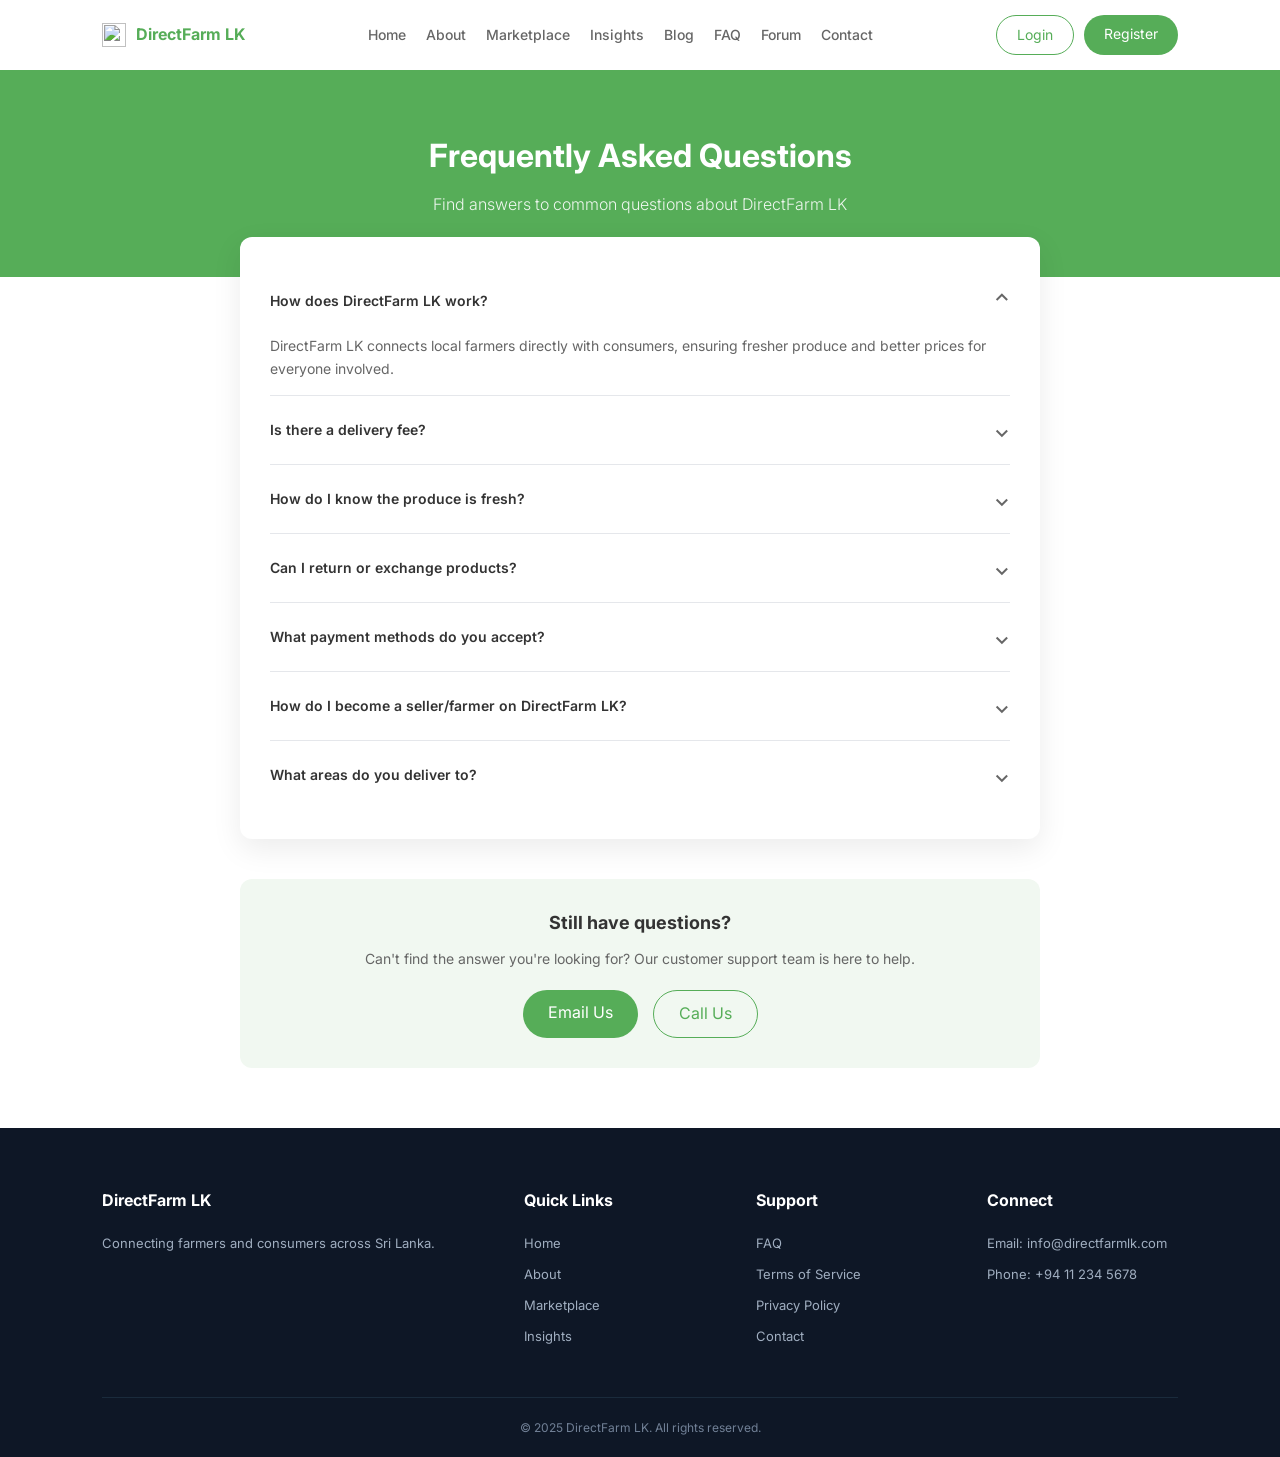
==== FAQ.html @ f8e4c8d5 "Create FAQ.html" ====
<!DOCTYPE html>
<html lang="en">
<head>
    <meta charset="UTF-8">
    <meta name="viewport" content="width=device-width, initial-scale=1.0">
    <title>FAQ | DirectFarm LK</title>
    <link href="https://fonts.googleapis.com/css2?family=Inter:wght@300;400;500;600;700&display=swap" rel="stylesheet">
    <style>
        /* --- Root Variables & Reset --- */
        :root {
            --primary-green: #56ad58;
            --dark-blue: #0e1726;
            --light-bg: #F9FAFB;
            --text-main: #333333;
            --text-muted: #666666;
            --white: #ffffff;
            --border-color: #E5E7EB;
        }

        * {
            margin: 0;
            padding: 0;
            box-sizing: border-box;
            font-family: 'Inter', sans-serif;
        }

        body {
            background-color: var(--white);
            color: var(--text-main);
            line-height: 1.6;
        }

        /* --- Navbar --- */
        nav {
            display: flex;
            justify-content: space-between;
            align-items: center;
            padding: 15px 8%;
            background: var(--white);
            box-shadow: 0 2px 10px rgba(0,0,0,0.05);
        }

        .logo {
            display: flex;
            align-items: center;
            font-weight: 700;
            color: var(--primary-green);
            gap: 10px;
        }

        .nav-links {
            display: flex;
            list-style: none;
            gap: 20px;
        }

        .nav-links a {
            text-decoration: none;
            color: var(--text-muted);
            font-size: 14px;
            font-weight: 500;
        }

        .auth-buttons {
            display: flex;
            gap: 10px;
        }

        .btn-login {
            padding: 8px 20px;
            border: 1px solid var(--primary-green);
            color: var(--primary-green);
            border-radius: 20px;
            text-decoration: none;
            font-size: 14px;
        }

        .btn-register {
            padding: 8px 20px;
            background: var(--primary-green);
            color: white;
            border-radius: 20px;
            text-decoration: none;
            font-size: 14px;
        }

        /* --- Hero Section --- */
        .hero {
            background-color: var(--primary-green);
            color: white;
            text-align: center;
            padding: 60px 20px;
        }

        .hero h1 {
            font-size: 32px;
            margin-bottom: 10px;
        }

        .hero p {
            opacity: 0.9;
            font-weight: 300;
        }

        /* --- FAQ Content --- */
        .faq-container {
            max-width: 800px;
            margin: -40px auto 40px;
            background: var(--white);
            padding: 30px;
            border-radius: 12px;
            box-shadow: 0 10px 30px rgba(0,0,0,0.08);
        }

        .faq-item {
            border-bottom: 1px solid var(--border-color);
        }

        .faq-item:last-child {
            border-bottom: none;
        }

        summary {
            display: flex;
            justify-content: space-between;
            align-items: center;
            padding: 18px 0;
            cursor: pointer;
            font-weight: 600;
            font-size: 14px;
            list-style: none;
        }

        summary::after {
            content: '⌄';
            font-size: 20px;
            color: var(--text-muted);
        }

        details[open] summary::after {
            content: '⌃';
        }

        .faq-answer {
            padding-bottom: 15px;
            color: var(--text-muted);
            font-size: 14px;
        }

        /* --- Support CTA --- */
        .support-cta {
            background-color: #F1F8F1;
            max-width: 800px;
            margin: 0 auto 60px;
            padding: 30px;
            text-align: center;
            border-radius: 12px;
        }

        .support-cta h3 { margin-bottom: 10px; font-size: 18px; }
        .support-cta p { color: var(--text-muted); font-size: 14px; margin-bottom: 20px; }

        .cta-btns {
            display: flex;
            justify-content: center;
            gap: 15px;
        }

        .btn-email {
            background: var(--primary-green);
            color: white;
            padding: 10px 25px;
            border-radius: 25px;
            text-decoration: none;
        }

        .btn-call {
            border: 1px solid var(--primary-green);
            color: var(--primary-green);
            padding: 10px 25px;
            border-radius: 25px;
            text-decoration: none;
        }

        /* --- Footer --- */
        footer {
            background: var(--dark-blue);
            color: white;
            padding: 60px 8% 20px;
        }

        .footer-grid {
            display: grid;
            grid-template-columns: 2fr 1fr 1fr 1fr;
            gap: 40px;
            margin-bottom: 40px;
        }

        .footer-col h4 {
            margin-bottom: 20px;
            font-size: 16px;
        }

        .footer-col p, .footer-col li {
            font-size: 13px;
            color: #A0AEC0;
            margin-bottom: 10px;
            list-style: none;
        }

        .footer-bottom {
            border-top: 1px solid #1A2B3C;
            padding-top: 20px;
            text-align: center;
            font-size: 12px;
            color: #718096;
        }

        /* Responsive Styles */
        @media (max-width: 768px) {
            .nav-links, .auth-buttons { display: none; }
            .footer-grid { grid-template-columns: 1fr 1fr; }
        }
    </style>
</head>
<body>

    <nav>
        <div class="logo">
            <img src="C:\Users\thilo\Downloads\Mini project Grp10\DirectFarm logo.png" width="24" height="24">
            DirectFarm LK
        </div>
        <ul class="nav-links">
            <li><a href="#">Home</a></li>
            <li><a href="#">About</a></li>
            <li><a href="#">Marketplace</a></li>
            <li><a href="#">Insights</a></li>
            <li><a href="#">Blog</a></li>
            <li><a href="#">FAQ</a></li>
            <li><a href="#">Forum</a></li>
            <li><a href="#">Contact</a></li>
        </ul>
        <div class="auth-buttons">
            <a href="#" class="btn-login">Login</a>
            <a href="#" class="btn-register">Register</a>
        </div>
    </nav>

    <section class="hero">
        <h1>Frequently Asked Questions</h1>
        <p>Find answers to common questions about DirectFarm LK</p>
    </section>

    <div class="faq-container">
        <details class="faq-item" open>
            <summary>How does DirectFarm LK work?</summary>
            <div class="faq-answer">DirectFarm LK connects local farmers directly with consumers, ensuring fresher produce and better prices for everyone involved.</div>
        </details>

        <details class="faq-item">
            <summary>Is there a delivery fee?</summary>
            <div class="faq-answer">Delivery fees vary based on your location and the specific farmer's settings. You can see the fee at checkout.</div>
        </details>

        <details class="faq-item">
            <summary>How do I know the produce is fresh?</summary>
            <div class="faq-answer">We prioritize same-day harvesting and direct delivery from farm to table.</div>
        </details>

        <details class="faq-item">
            <summary>Can I return or exchange products?</summary>
            <div class="faq-answer">Yes, we have a 24-hour return policy for quality-related issues.</div>
        </details>

        <details class="faq-item">
            <summary>What payment methods do you accept?</summary>
            <div class="faq-answer">We accept credit/debit cards, bank transfers, and cash on delivery.</div>
        </details>

        <details class="faq-item">
            <summary>How do I become a seller/farmer on DirectFarm LK?</summary>
            <div class="faq-answer">Click on the 'Register' button and select 'Farmer' to start your onboarding process.</div>
        </details>
        
        <details class="faq-item">
            <summary>What areas do you deliver to?</summary>
            <div class="faq-answer">Currently, we cover the Western and Central provinces, with plans to expand nationwide.</div>
        </details>
    </div>

    <section class="support-cta">
        <h3>Still have questions?</h3>
        <p>Can't find the answer you're looking for? Our customer support team is here to help.</p>
        <div class="cta-btns">
            <a href="mailto:info@directfarmlk.com" class="btn-email">Email Us</a>
            <a href="tel:+94112345678" class="btn-call">Call Us</a>
        </div>
    </section>

    <footer>
        <div class="footer-grid">
            <div class="footer-col">
                <h4>DirectFarm LK</h4>
                <p>Connecting farmers and consumers across Sri Lanka.</p>
            </div>
            <div class="footer-col">
                <h4>Quick Links</h4>
                <li>Home</li>
                <li>About</li>
                <li>Marketplace</li>
                <li>Insights</li>
            </div>
            <div class="footer-col">
                <h4>Support</h4>
                <li>FAQ</li>
                <li>Terms of Service</li>
                <li>Privacy Policy</li>
                <li>Contact</li>
            </div>
            <div class="footer-col">
                <h4>Connect</h4>
                <p>Email: info@directfarmlk.com</p>
                <p>Phone: +94 11 234 5678</p>
            </div>
        </div>
        <div class="footer-bottom">
            &copy; 2025 DirectFarm LK. All rights reserved.
        </div>
    </footer>

</body>
</html>
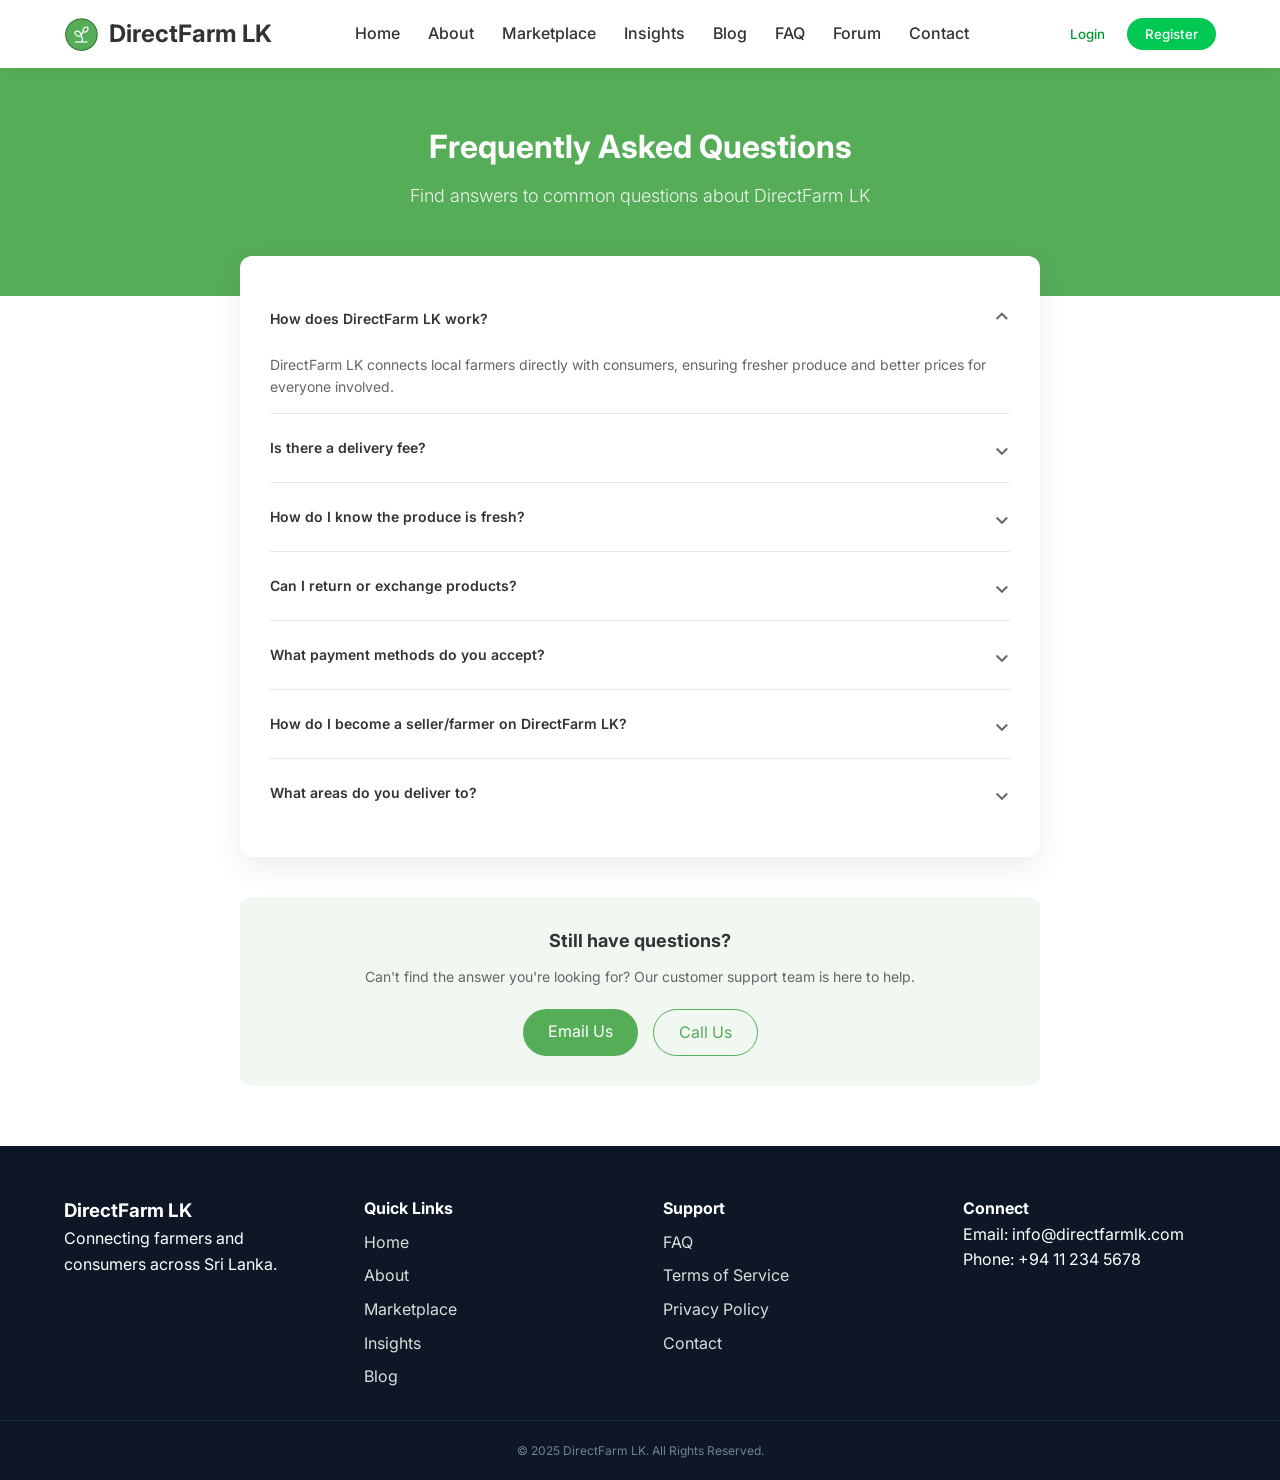
==== commit 3938a6a5: "Updated homepage and faq I have updated homepage and faq page using only html and css. js part is no" ====
--- a/FAQ.html
+++ b/FAQ.html
@@ -4,6 +4,7 @@
     <meta charset="UTF-8">
     <meta name="viewport" content="width=device-width, initial-scale=1.0">
     <title>FAQ | DirectFarm LK</title>
+    <link rel="stylesheet" href="style.css" />
     <link href="https://fonts.googleapis.com/css2?family=Inter:wght@300;400;500;600;700&display=swap" rel="stylesheet">
     <style>
         /* --- Root Variables & Reset --- */
@@ -31,7 +32,7 @@
         }
 
         /* --- Navbar --- */
-        nav {
+        /*nav {
             display: flex;
             justify-content: space-between;
             align-items: center;
@@ -82,7 +83,7 @@
             border-radius: 20px;
             text-decoration: none;
             font-size: 14px;
-        }
+        }*/
 
         /* --- Hero Section --- */
         .hero {
@@ -225,26 +226,31 @@
 </head>
 <body>
 
-    <nav>
+   <!-- NAVBAR -->
+<header class="navbar">
+    <div class="container nav-content">
         <div class="logo">
-            <img src="C:\Users\thilo\Downloads\Mini project Grp10\DirectFarm logo.png" width="24" height="24">
-            DirectFarm LK
-        </div>
-        <ul class="nav-links">
-            <li><a href="#">Home</a></li>
-            <li><a href="#">About</a></li>
-            <li><a href="#">Marketplace</a></li>
-            <li><a href="#">Insights</a></li>
-            <li><a href="#">Blog</a></li>
-            <li><a href="#">FAQ</a></li>
-            <li><a href="#">Forum</a></li>
-            <li><a href="#">Contact</a></li>
-        </ul>
-        <div class="auth-buttons">
-            <a href="#" class="btn-login">Login</a>
-            <a href="#" class="btn-register">Register</a>
-        </div>
-    </nav>
+            <img src="Img/DirectFarm logo.png" alt="logo">
+            <h2>DirectFarm LK</h2>
+        </div>
+
+        <nav>
+            <a href="index.html">Home</a>
+            <a href="about.html">About</a>
+            <a href="marketplace.html">Marketplace</a>
+            <a href="insights.html">Insights</a>
+            <a href="blog.html">Blog</a>
+            <a href="faq.html">FAQ</a>
+            <a href="forum.html">Forum</a>
+            <a href="contact.html">Contact</a>
+        </nav>
+
+        <div class="nav-buttons">
+            <button class="login-btn">Login</button>
+            <button class="register-btn">Register</button>
+        </div>
+    </div>
+</header>
 
     <section class="hero">
         <h1>Frequently Asked Questions</h1>
@@ -297,36 +303,42 @@
         </div>
     </section>
 
-    <footer>
-        <div class="footer-grid">
-            <div class="footer-col">
-                <h4>DirectFarm LK</h4>
-                <p>Connecting farmers and consumers across Sri Lanka.</p>
-            </div>
-            <div class="footer-col">
-                <h4>Quick Links</h4>
-                <li>Home</li>
-                <li>About</li>
-                <li>Marketplace</li>
-                <li>Insights</li>
-            </div>
-            <div class="footer-col">
-                <h4>Support</h4>
-                <li>FAQ</li>
-                <li>Terms of Service</li>
-                <li>Privacy Policy</li>
-                <li>Contact</li>
-            </div>
-            <div class="footer-col">
-                <h4>Connect</h4>
-                <p>Email: info@directfarmlk.com</p>
-                <p>Phone: +94 11 234 5678</p>
-            </div>
-        </div>
-        <div class="footer-bottom">
-            &copy; 2025 DirectFarm LK. All rights reserved.
-        </div>
-    </footer>
+    <!-- FOOTER -->
+<footer class="footer">
+    <div class="footer-container">
+
+        <div class="footer-section">
+            <h3>DirectFarm LK</h3>
+            <p>Connecting farmers and consumers across Sri Lanka.</p>
+        </div>
+
+        <div class="footer-section">
+            <h4>Quick Links</h4>
+            <a href="home.html">Home</a>
+            <a href="about.html">About</a>
+            <a href="marketplace.html">Marketplace</a>
+            <a href="insights.html">Insights</a>
+            <a href="blog.html">Blog</a>
+        </div>
+
+        <div class="footer-section">
+            <h4>Support</h4>
+            <a href="faq.html">FAQ</a>
+            <a href="terms.html">Terms of Service</a>
+            <a href="privacy.html">Privacy Policy</a>
+            <a href="contact.html">Contact</a>
+        </div>
+
+        <div class="footer-section">
+            <h4>Connect</h4>
+            <p>Email: info@directfarmlk.com</p>
+            <p>Phone: +94 11 234 5678</p>
+        </div>
+
+    </div>
+
+    <p class="footer-bottom">© 2025 DirectFarm LK. All Rights Reserved.</p>
+</footer>
 
 </body>
 </html>
--- a/style.css
+++ b/style.css
@@ -0,0 +1,836 @@
+/* General */
+* {
+    margin: 0;
+    padding: 0;
+    box-sizing: border-box;
+    font-family: "Poppins", sans-serif;
+}
+
+body {
+    background: #f5f5f5;
+    color: #333;
+}
+
+.container {
+    width: 90%;
+    margin: auto;
+}
+
+/* NAVBAR */
+.navbar {
+    background: #ffffff;
+    padding: 15px 0;
+    box-shadow: 0 2px 10px rgba(0, 0, 0, 0.05);
+    position: sticky;
+    top: 0;
+    z-index: 1000;
+}
+
+.nav-content {
+    display: flex;
+    justify-content: space-between;
+    align-items: center;
+}
+
+.logo {
+    display: flex;
+    align-items: center;
+    gap: 10px;
+}
+
+.logo img {
+    width: 35px;
+}
+
+nav a {
+    margin: 0 12px;
+    text-decoration: none;
+    color: #333;
+    font-weight: 500;
+}
+
+nav a:hover {
+    color: #009933;
+}
+
+.nav-buttons button {
+    padding: 8px 18px;
+    border-radius: 20px;
+    cursor: pointer;
+    border: none;
+    font-weight: 500;
+}
+
+.login-btn {
+    background: transparent;
+    border: 1px solid #009933;
+    color: #009933;
+}
+
+.register-btn {
+    background: #00c853;
+    color: white;
+}
+
+/* HERO */
+.hero-faq {
+    height: 110vh;
+    background: url('Img/Home\ Main.png')
+        no-repeat center/cover;
+    display: flex;
+    align-items: center;
+    padding-left:5%;
+    
+}
+
+.hero-content {
+    max-width: 500px;
+    color: white;
+}
+
+.hero h1 {
+    font-size: 50px;
+    font-weight: 700;
+    line-height: 1.2;
+}
+
+.hero p {
+    font-size: 18px;
+    margin-top: 15px;
+    margin-bottom: 25px;
+}
+
+.hero-buttons button {
+    padding: 12px 22px;
+    border-radius: 25px;
+    border: none;
+    cursor: pointer;
+    font-size: 15px;
+    margin-right: 10px;
+}
+
+.consumer-btn {
+    background: #00c853;
+    color: white;
+}
+
+.farmer-btn {
+    background: #ffffff;
+}
+
+/* CATEGORY SECTION */
+.categories {
+    padding: 60px 0;
+    text-align: center;
+}
+
+.category-grid {
+    display: grid;
+    grid-template-columns: repeat(4, 1fr);
+    gap: 25px;
+    width: 90%;
+    margin: auto;
+}
+
+.category-card {
+    background: white;
+    border-radius: 12px;
+    overflow: hidden;
+    box-shadow: 0 3px 12px rgba(0, 0, 0, 0.08);
+     position: relative;
+     overflow: hidden;
+}
+
+.category-card img {
+    width: 100%;
+    height: 265px;
+    object-fit: cover;
+}
+
+    
+
+.card-content {
+    padding: 18px;
+    text-align: left;
+}
+
+/* FEATURES */
+.features {
+    display: flex;
+    justify-content: space-around;
+    padding: 60px 0;
+}
+
+.feature {
+    text-align: center;
+}
+
+.feature i {
+    font-size: 35px;
+    color: #00c853;
+    margin-bottom: 10px;
+}
+
+/* FOOTER */
+.footer {
+    background: #0e1726;
+    color: white;
+    padding: 50px 0 20px;
+}
+
+.footer-container {
+    width: 90%;
+    margin: auto;
+    display: flex;
+    justify-content: space-between;
+}
+
+.footer-section {
+    width: 22%;
+}
+
+.footer-section a {
+    display: block;
+    color: #dcdcdc;
+    text-decoration: none;
+    margin-top: 8px;
+}
+
+.footer-section a:hover {
+    color: #00c853;
+}
+
+.footer-bottom {
+    text-align: center;
+    margin-top: 30px;
+    color: #ccc;
+    font-size: 14px;
+}
+.about-container {
+    display: flex;
+    justify-content: center;
+    padding: 60px 0;
+}
+
+.about-card {
+    width: 60%;
+    background: white;
+    padding: 40px;
+    border-radius: 10px;
+    box-shadow: 0 4px 12px rgba(0,0,0,0.1);
+}
+
+.about-card h3 {
+    margin-bottom: 15px;
+}
+
+.about-card p {
+    margin-bottom: 15px;
+    color: #555;
+}
+
+.about-box-wrapper {
+    display: flex;
+    gap: 20px;
+    margin-top: 20px;
+}
+
+.about-box {
+    width: 50%;
+    padding: 20px;
+    border-radius: 10px;
+}
+
+.forfarmer-box {
+    background: #c3dfe2;
+}
+
+.consumer-box {
+    background: #FFF3E4;
+}
+/*marketplace*/
+.product-card {
+    background: white;
+    border-radius: 12px;
+    overflow: hidden;
+    width: 360px;
+    box-shadow: 0 4px 15px rgba(0,0,0,0.1);
+    transition: 0.2s;
+}
+
+.product-card:hover {
+    transform: translateY(-5px);
+}
+
+.prod-img {
+    width: 100%;
+    height: 170px;
+    object-fit: cover;
+}
+
+.prod-info {
+    padding: 15px;
+}
+
+.prod-info h3 {
+    font-size: 18px;
+    margin-bottom: 6px;
+    color: #333;
+}
+
+.farmer,
+.location {
+    font-size: 14px;
+    color: #666;
+    margin-bottom: 3px;
+}
+
+/* Yellow price box */
+.price-tag {
+    background: #f9a814;
+    padding: 6px 12px;
+    border-radius: 40px;
+    display: inline-block;
+    margin-top: 5px;
+    font-weight: bold;
+    color:white;
+    align-content: center;
+}
+
+/* View Details button */
+.details-btn {
+    display: block;
+    text-align: center;
+    background:  #56ad58;
+    color: white;
+    margin-top: 15px;
+    padding: 10px 0;
+    border-radius: 40px;
+    text-decoration: none;
+    font-size: 15px;
+    transition: 0.2s;
+}
+
+.details-btn:hover {
+    background: #3f8e44;
+}
+.product-grid {
+    display: grid;
+    grid-template-columns: repeat(3, 1fr);
+    gap: 25px;
+    width: 90%;
+    margin: auto;
+}
+.product-filter {
+    display: flex;
+    gap: 15px;
+    flex-wrap: wrap;
+    align-items: center;
+    margin-bottom: 25px;
+   gap: 300px;
+    text-align: center; 
+    justify-content: center;
+}
+
+/* Search box with icon */
+.search-box {
+    position: relative;
+    width: 260px;
+}
+
+.search-box input {
+    width: 100%;
+    padding: 10px 14px 10px 38px;
+    border-radius: 30px;
+    border: 1px solid #ccc;
+    outline: none;
+    font-size: 14px;
+    background-color: #d0e7d0;
+}
+
+.search-icon {
+    position: absolute;
+    top: 50%;
+    left: 12px;
+    transform: translateY(-50%);
+    font-size: 15px;
+    color: #666;
+}
+
+/* Dropdowns */
+.filter-dropdown {
+    padding: 10px 14px;
+    border: 1px solid #ccc;
+    border-radius: 30px;
+    outline: none;
+    font-size: 14px;
+    background: white;
+    cursor: pointer;
+     background-color: #d0e7d0;
+}
+.filter-container {
+    background: white;
+     padding: 5px 5px;
+    border-radius: 20px;
+    box-shadow: 0 4px 15px rgba(0,0,0,0.08);
+     margin-bottom: 30px;
+    align-items: center;
+    margin-left: 80px;
+    margin-right: 150px;
+    justify-content: center;
+    
+}
+.marketplace-header{
+    background-color: #56ad58;
+    color:white;
+    padding-left: 80px;
+    height: 100px;
+    padding-top:30px;
+    padding-bottom: 50px;
+}
+/*produt details pages*/
+/* Back Link */
+.back-link {
+    display: inline-block;
+    margin: 20px 40px;
+    font-size: 16px;
+    text-decoration: none;
+    color: #333;
+    font-weight: bold;
+}
+.product-details-container {
+    display: flex;
+    width: 85%;
+    margin: 40px auto;
+    background: white;
+    border-radius: 12px;
+    padding: 30px;
+    gap: 40px;
+    box-shadow: 0 4px 12px rgba(0,0,0,0.1);
+}
+
+.product-image img {
+    width: 380px;
+    height: 300px;
+    border-radius: 12px;
+}
+
+.product-info {
+    flex: 1;
+}
+
+/* Text Styles */
+.product-title {
+    margin: 0;
+    font-size: 32px;
+    color: #333;
+}
+
+.product-description {
+    color: #555;
+    line-height: 1.6;
+}
+
+.highlight {
+    color: green;
+    font-weight: bold;
+    margin: 6px 0;
+}
+
+.price {
+    margin-top: 15px;
+    color: #333;
+}
+
+/* Quantity Box */
+.quantity-box {
+    display: flex;
+    align-items: center;
+    margin: 15px 0;
+}
+
+.qty-btn {
+    width: 35px;
+    height: 35px;
+    border: none;
+    background: #ddd;
+    cursor: pointer;
+    font-size: 20px;
+    border-radius: 50%;
+}
+
+#qty {
+    width: 50px;
+    text-align: center;
+    font-size: 18px;
+    margin: 0 10px;
+}
+
+.total {
+    font-size: 18px;
+    margin-top: 10px;
+    color: #333;
+}
+
+/* Buttons */
+.add-cart-btn {
+    background: #56ad58;
+    color: white;
+    padding: 12px 20px;
+    border-radius: 10px;
+    border: none;
+    cursor: pointer;
+    font-size: 16px;
+    margin-right: 10px;
+    width: 400px;
+}
+
+.contact-btn {
+    background: #3498db;
+    color: white;
+    padding: 12px 20px;
+    border-radius: 8px;
+    border: none;
+    cursor: pointer;
+    font-size: 16px;
+}
+
+/* Farmer Section */
+.farmer-section {
+    width: 85%;
+    margin: 30px auto;
+}
+
+.farmer-box {
+    background: white;
+    padding: 20px;
+    border-radius: 12px;
+    box-shadow: 0 4px 12px rgba(0,0,0,0.1);
+}
+
+/* Reviews */
+.reviews-section {
+    width: 85%;
+    margin: 30px auto;
+}
+
+.review-card {
+    background: white;
+    padding: 15px;
+    border-radius: 10px;
+    margin: 10px 0;
+    box-shadow: 0 4px 10px rgba(0,0,0,0.08);
+}
+.fa-star{
+color: gold;
+}
+.fa-user-circle{
+    background: #91ca92;
+    border-radius: 50%;
+    background-size: contain;
+    width: 40px;
+    height: 40px;
+   
+}
+/* Rating */
+.rating-box {
+    margin: 15px 0;
+}
+
+.stars i {
+    font-size: 24px;
+    cursor: pointer;
+    color: #999;
+}
+
+.stars i.active {
+    color: #f1c40f;
+}
+
+/* POPUP */
+.popup {
+    position: fixed;
+    top: 0;
+    left: 0;
+    width: 100%;
+    height: 100%;
+    background: rgba(0,0,0,0.55);
+    display: none;
+    align-items: center;
+    justify-content: center;
+}
+
+.popup-box {
+    background: white;
+    padding: 20px 25px;
+    border-radius: 12px;
+    text-align: center;
+    width: 270px;
+}
+
+.popup-btn {
+    margin-top: 10px;
+    background: #2ecc71;
+    color: white;
+    border: none;
+    padding: 10px 18px;
+    border-radius: 8px;
+    cursor: pointer;
+}
+/*reviews*/
+ .review-section {
+        width: 80%;
+        margin: 40px auto;
+        background: white;
+        padding: 25px;
+        border-radius: 12px;
+        box-shadow: 0 4px 12px rgba(0,0,0,0.1);
+    }
+
+    .review-section h2 {
+        margin-bottom: 15px;
+        color: #444;
+    }
+
+    .star-rating {
+        display: flex;
+        font-size: 26px;
+        cursor: pointer;
+        gap: 5px;
+        margin-bottom: 10px;
+    }
+
+    .star {
+        color: #ddd;
+    }
+
+    .star.selected {
+        color: gold;
+    }
+
+    .review-input {
+        width: 100%;
+        height: 100px;
+        padding: 10px;
+        font-size: 15px;
+        border: 1px solid #ccc;
+        border-radius: 6px;
+        resize: vertical;
+    }
+
+    .submit-review-btn {
+        margin-top: 10px;
+        background: #27ae60;
+        color: white;
+        padding: 10px 18px;
+        border-radius: 6px;
+        border: none;
+        cursor: pointer;
+        font-size: 15px;
+    }
+
+    .review-list {
+        margin-top: 25px;
+    }
+
+    .review-item {
+        background: #f8f8f8;
+        padding: 12px;
+        border-radius: 6px;
+        margin-bottom: 10px;
+    }
+
+    .review-stars {
+        color: gold;
+        margin-bottom: 5px;
+    }
+    /*Contact Us page*/
+    .Contact-container {
+    display: flex;
+    justify-content: center;
+    padding: 60px 0;
+}
+
+.Contact-card {
+    width: 40%;
+    background: white;
+    padding: 40px;
+    border-radius: 10px;
+    box-shadow: 0 4px 12px rgba(0,0,0,0.1);
+    height: 80%;
+    
+    
+}
+.Contact-card input{
+    width: 90%;
+   margin-top: 10px;
+     border-radius: 10px;
+    height: 40px;
+
+}
+.Contact-btn{
+    display: block;
+    text-align: center;
+    background:  #56ad58;
+    color: white;
+    margin-top: 15px;
+    padding: 10px 0;
+    border-radius: 40px;
+    text-decoration: none;
+    font-size: 15px;
+    transition: 0.2s;
+    border: white;
+      width: 90%;
+    
+}
+.Contact-card textarea{
+    width: 90%;
+   margin-top: 10px;
+     border-radius: 20px;
+    height: 80px;
+
+}
+.login-container{
+ width: 40%;
+    background: white;
+    padding: 40px;
+    border-radius: 10px;
+    box-shadow: 0 4px 12px rgba(0,0,0,0.1);
+    height: 80%;
+    justify-content: center;
+    align-content: center;
+  margin: 200px;
+
+}
+
+.input-box input{
+    width: 90%;
+   margin-top: 10px;
+     border-radius: 10px;
+    height: 40px;
+    justify-content: center;
+
+}
+.log-button{
+    
+    display: block;
+    text-align: center;
+    background:  #56ad58;
+    color: white;
+    margin-top: 15px;
+    padding: 10px 0;
+    border-radius: 40px;
+    text-decoration: none;
+    font-size: 15px;
+    transition: 0.2s;
+    width: 90%;
+}
+/*check out page*/
+.page-title {
+    margin: 30px 60px;
+    font-size: 20px;
+    font-weight: 600;
+}
+.checkout-container {
+    max-width: 1200px;
+    margin: 0 auto 50px auto;
+    display: flex;
+    gap: 30px;
+}
+
+/* ===== LEFT ===== */
+.checkout-left {
+    flex: 2;
+}
+
+/* ===== RIGHT ===== */
+.checkout-right {
+    flex: 1;
+}
+
+/* ===== CARD ===== */
+.card {
+    background: #fff;
+    padding: 25px;
+    border-radius: 14px;
+    margin-bottom: 25px;
+    box-shadow: 0 2px 6px rgba(0,0,0,0.06);
+}
+
+.card h3 {
+    margin-top: 0;
+    font-size: 18px;
+}
+
+/* ===== FORM ===== */
+.page-title {
+    margin: 30px 60px;
+    font-size: 20px;
+    font-weight: 600;
+}
+label {
+    font-size: 14px;
+    margin-bottom: 6px;
+    display: block;
+}
+
+input, textarea {
+    width: 100%;
+    padding: 12px;
+    border-radius: 8px;
+    border: 1px solid #ddd;
+    margin-bottom: 18px;
+    font-size: 14px;
+    background: #f7f7f7;
+}
+
+textarea {
+    resize: none;
+    height: 70px;
+}
+
+.two-col {
+    display: grid;
+    grid-template-columns: 1fr 1fr;
+    gap: 20px;
+}
+
+/* ===== PAYMENT ===== */
+.payment-box {
+    border: 1px solid #ddd;
+    padding: 14px;
+    border-radius: 10px;
+    margin-bottom: 12px;
+}
+
+.payment-box label {
+    display: flex;
+    align-items: center;
+    gap: 10px;
+    font-weight: 500;
+}
+
+/* ===== SUMMARY ===== */
+.summary-item {
+    display: flex;
+    justify-content: space-between;
+    margin: 10px 0;
+    font-size: 15px;
+}
+
+.summary-total {
+    font-weight: bold;
+    font-size: 17px;
+}
+
+.place-order {
+    margin-top: 20px;
+    width: 100%;
+    background: #4caf50;
+    border: none;
+    color: #fff;
+    padding: 14px;
+    font-size: 16px;
+    border-radius: 25px;
+    cursor: pointer;
+}
